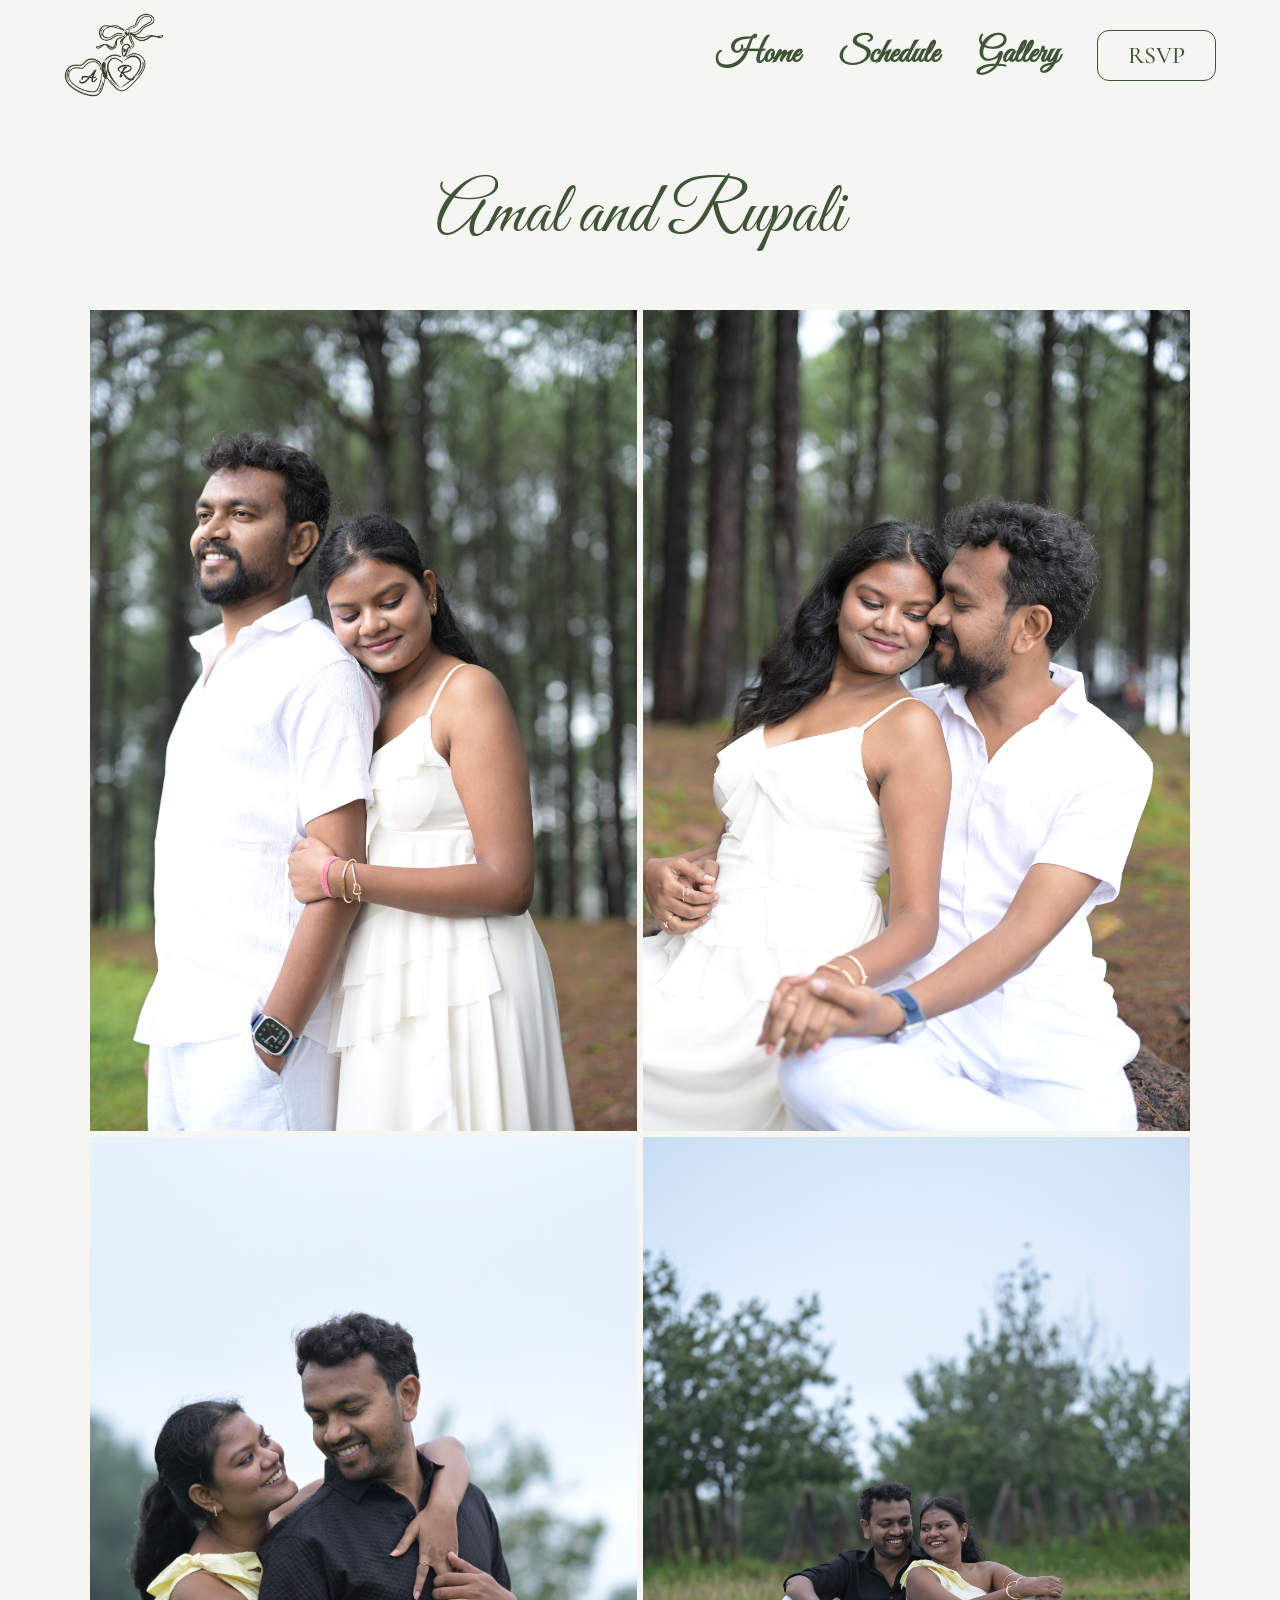
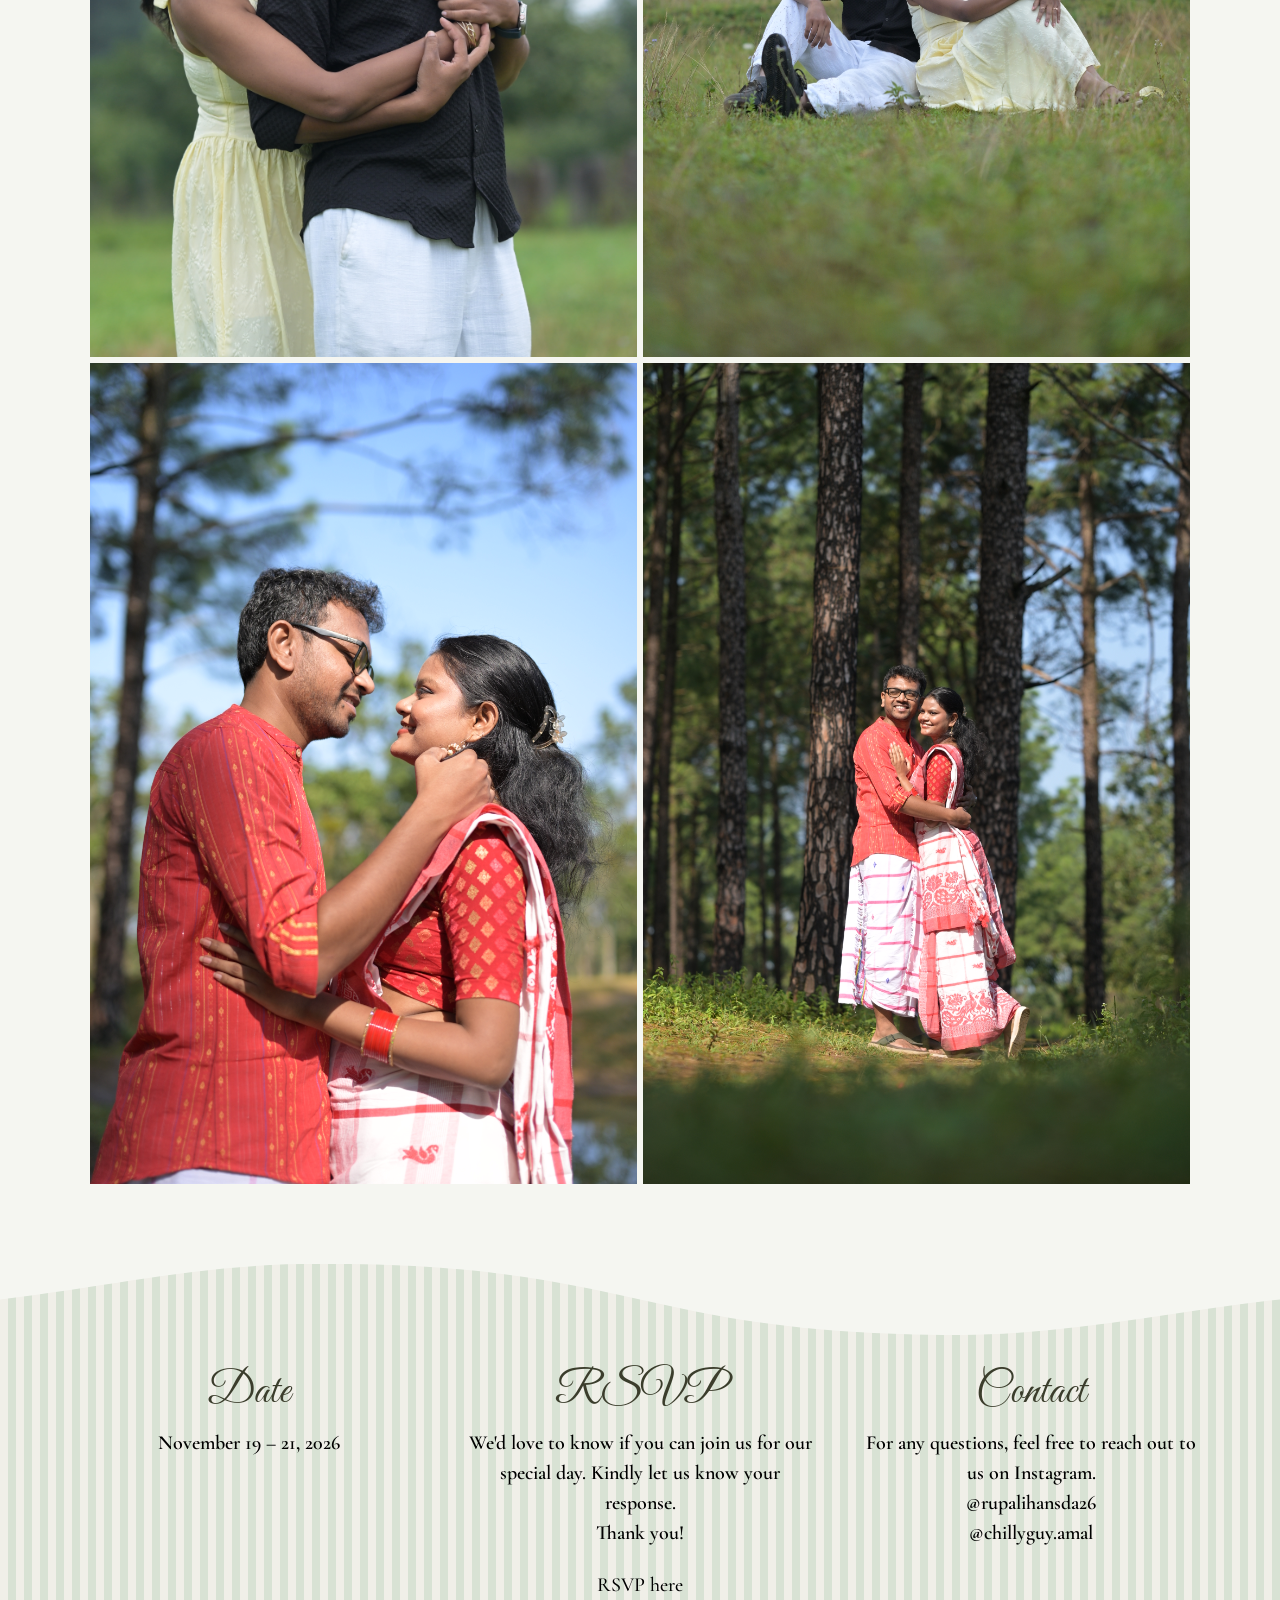
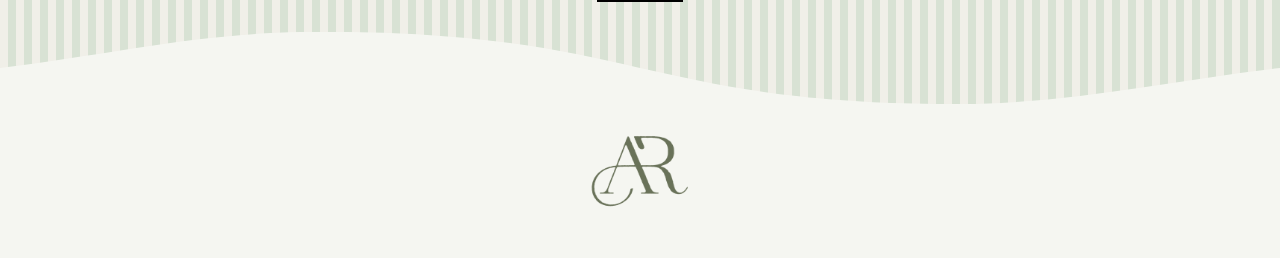
==== gallery.html @ 6d04824e "first commit" ====
<!DOCTYPE html>
<html lang="en">
<head>
  <meta charset="UTF-8">
  <meta name="viewport" content="width=device-width, initial-scale=1">
  <title>Gallery</title>
  <link href="https://fonts.googleapis.com/css2?family=Great+Vibes&family=Allura&family=Cormorant+Garamond:ital,wght@0,400;0,500;0,600;0,700;1,400;1,500&display=swap" rel="stylesheet">

  <link rel="stylesheet" href="style.css">
  <script src="nav.js" defer></script>
</head>
<body class="page-gallery">

  <main class="sub-page">
    <h1>Amal and Rupali</h1>

    <div class="gallery-grid">
      <img src="Image/JEF_0826.JPG.jpeg" alt="Amal and Rupali" loading="lazy">
      <img src="Image/JEF_1024.JPG.jpeg" alt="Amal and Rupali" loading="lazy">
      <img src="Image/JEF_1386.JPG.jpeg" alt="Amal and Rupali" loading="lazy">
      <img src="Image/JEF_1468.JPG.jpeg" alt="Amal and Rupali" loading="lazy">
      <img src="Image/JEF_1635.JPG.jpeg" alt="Amal and Rupali" loading="lazy">
      <img src="Image/JEF_1682.JPG.jpeg" alt="Amal and Rupali" loading="lazy">
      <!-- To add more photos, copy a line above and change the file name -->
    </div>
  </main>
</body>
</html>
---- style.css ----
:root {
  --stripe-a: #e3e5d6;
  --stripe-b: #d3d8c3;
  --ink: #3b3d2c;
  --paper: #f5f6f1;
  /* --olive: #697259; */
  --olive:#405438;
--header-stripes: repeating-linear-gradient(90deg, #efeee4 0 2.2px, #c0c5b8 2.2px 4.4px);
  --stripes: repeating-linear-gradient(90deg, #e9e7df 0 4.7px, #d8d9cd 4.7px 9.4px);
  --footer-stripes: repeating-linear-gradient(90deg, #f0efe8 0 8px, #d8e2d4 8px 16px);                                      
  /* Wave height, and how far each wave strip bleeds past the section edge */
  --curve-h: clamp(20px, 5.6vw, 80px);
  --bleed: calc(var(--curve-h) / 6);
  --curve-full: calc(var(--curve-h) * 7 / 6);

  /* Wave masks: 70 units tall = 60 of wave + 10 of flat bleed */
  --curve-below: url("data:image/svg+xml;utf8,<svg xmlns='http://www.w3.org/2000/svg' viewBox='0 0 1080 70' preserveAspectRatio='none'><path d='M0 30 C 100 18, 170 0, 270 0 C 540 0, 540 60, 810 60 C 900 60, 990 40, 1080 30 L1080 70 L0 70 Z'/></svg>");
  --curve-above: url("data:image/svg+xml;utf8,<svg xmlns='http://www.w3.org/2000/svg' viewBox='0 -10 1080 70' preserveAspectRatio='none'><path d='M0 30 C 100 18, 170 0, 270 0 C 540 0, 540 60, 810 60 C 900 60, 990 40, 1080 30 L1080 -10 L0 -10 Z'/></svg>");
}

* { box-sizing: border-box; margin: 0; }

html { scroll-behavior: smooth; }

body {
  background: var(--paper);
 font-family: 'Cormorant Garamond', Georgia, serif;
  color: var(--olive);
  /* color: var(--ink); */
  font-weight: 600;
  
  
}

/* ===================== HEADER ===================== */
.top {
  position: relative; z-index: 100;
  height: 110px;
  background: var(--header-stripes);
  display: flex; align-items: center; justify-content: center;
  transition: background .3s;
}
.pendant-link { display: block; line-height: 0; }
.pendant { height: 84px; width: auto; }
.pendant .line { fill: none; stroke: var(--ink); stroke-width: 2.2; stroke-linecap: round; stroke-linejoin: round; }
.pendant text { font-family: 'Great Vibes', cursive; font-size: 120px; fill: var(--ink); }

/* Burger (2 lines) -> X */
.burger {
  position: absolute; right: 20px; top: 50%;
  width: 44px; height: 30px; margin-top: -15px;
  background: none; border: 0; cursor: pointer; padding: 0;
}
.burger span {
  position: absolute; left: 0; width: 100%; height: 3px;
  background: #3b3d2c; border-radius: 2px;
  transition: transform .3s, top .3s;
}
.burger span:nth-child(1) { top: 7px; }
.burger span:nth-child(2) { top: 20px; }
.menu-open .burger span:nth-child(1) { top: 13px; transform: rotate(45deg); }
.menu-open .burger span:nth-child(2) { top: 13px; transform: rotate(-45deg); }

/* Full-screen menu (phone) */
.menu {
  position: fixed; inset: 0; z-index: 90;
  background: #fff;
  padding-top: 110px;
  padding-bottom: 40px;
  overflow-y: auto;
  display: flex; flex-direction: column; align-items: center;
  justify-content: safe center;
  gap: 22px;
  opacity: 0; visibility: hidden;
  transition: opacity .3s, visibility .3s;
}
.menu a:not(.pill-btn) {
  font-family: 'Great Vibes', cursive;
  font-size: clamp(40px, 9vw, 60px);
  color: var(--olive); text-decoration: none;
}
.menu .pill-btn { margin-top: 14px; }
.menu-open .menu { opacity: 1; visibility: visible; }
.menu-open .top  { background: #fff; }
.menu-open       { overflow: hidden; }

/* ===================== WAVE STRIPS (all sections) ===================== */
.hero::before, .green::before, .schedule::before, .location::before, .foot-info::before,
.hero::after,  .schedule::after, .gallery::after,  .location::after,  .foot-info::after {
  content: "";
  position: absolute; left: 0; right: 0;
  height: var(--curve-full);
  pointer-events: none;
}

/* strips at the TOP of a section: reach a little above the edge */
.hero::before, .green::before, .schedule::before, .location::before, .foot-info::before {
  top: calc(var(--bleed) * -1);
  -webkit-mask: var(--curve-above) center/100% 100% no-repeat;
          mask: var(--curve-above) center/100% 100% no-repeat;
}

/* strips at the BOTTOM of a section: reach a little below the edge */
.hero::after, .schedule::after, .gallery::after, .location::after, .foot-info::after {
  bottom: calc(var(--bleed) * -1);
  -webkit-mask: var(--curve-below) center/100% 100% no-repeat;
          mask: var(--curve-below) center/100% 100% no-repeat;
}

/* strip colors (same color as the neighbour they bleed into) */
.hero::before     { background: var(--header-stripes); z-index: 2; }
.hero::after      { background: var(--paper);          z-index: 2; }
.green::before    { background: var(--paper); }
.schedule::before { background: var(--olive); }
.schedule::after  { background: var(--olive); }
.gallery::after   { background: var(--paper); }
.location::before,
.location::after  { background: var(--paper); }
.foot-info::before,
.foot-info::after { background: var(--paper); }

/* ===================== HERO (video) ===================== */
.hero {
  position: relative;
  height: 70vh; min-height: 420px;
}
.hero video {
  position: absolute; inset: 0; width: 100%; height: 100%;
  object-fit: cover;
  filter: brightness(.88);
}
.hero h1 {
  position: absolute; z-index: 1; inset: 0;
  display: flex; align-items: center; justify-content: center; text-align: center;
  padding: 0 24px;
  font-family: 'Great Vibes', cursive; font-weight: 400;
  font-size: clamp(44px, 9vw, 96px); color: #fff; line-height: 1.3;
}

/* ===================== NAMES ===================== */
.names { padding: 90px 24px 100px; text-align: center; }
.names .name {
  font-family: 'Great Vibes', cursive; font-weight: 400;
  font-size: clamp(50px, 10vw, 84px);
  line-height: 1.25;
  /* color: var(--olive); */
  color: var(--ink);
}
.names .amp {
  font-family: 'Great Vibes', cursive;
  font-size: clamp(36px, 7vw, 64px);
  margin: 28px 0;
}
.names .place { margin-top: 22px; font-size: clamp(22px, 4vw, 30px); letter-spacing: .02em; }
.names .date  { margin-top: 22px; font-size: clamp(20px, 3.6vw, 28px); letter-spacing: .02em; }

/* ===================== GREEN (place) ===================== */
.green {
  position: relative;
  background: var(--olive);
  padding: calc(var(--curve-h) + 70px) 24px 100px;
  text-align: center;
  color: var(--paper);
}
.green h2 {
  font-family: 'Great Vibes', cursive; font-weight: 400;
  font-size: clamp(44px, 9vw, 72px);
  margin-bottom: 12px;
}
.green-place {
  font-size: clamp(22px, 4vw, 30px);
  letter-spacing: .02em;
  margin-bottom: 36px;
}
.place-photo {
  display: block;
  width: min(100%, 520px);
  aspect-ratio: 4 / 3;
  object-fit: cover;
  margin: 0 auto;
  border-radius: 14px;
  background: #8a9279;
}

/* ===================== SCHEDULE ===================== */
.schedule {
  position: relative;
  background: var(--stripes);
  padding: calc(var(--curve-h) + 80px) 24px calc(var(--curve-h) + 100px);
  text-align: center;
  color: #010f02d5;
}
.schedule h2 {
  font-family: 'Great Vibes', cursive; font-weight: 400;
  font-size: clamp(44px, 9vw, 72px);
  margin-bottom: 16px;
}
.schedule p {
  max-width: 520px; margin: 0 auto 36px;
  font-size: clamp(22px, 4vw, 28px); line-height: 1.4;
}
.btn {
  position: relative; z-index: 2;
  display: inline-block;
  padding: 18px 48px;
  border: 1.5px solid #000; border-radius: 12px;
  font-family: inherit; font-weight: 500;
  font-size: clamp(42px, 50vw, 28px);
  color: #020901; text-decoration: none; cursor: pointer;
  transition: background .25s, color .25s;
}
.btn:hover, .btn:focus-visible { background: #010f02d5; color: #fff; }



/* ===================== GALLERY (green) ===================== */
.gallery {
  position: relative;
  background: var(--olive);
  padding: 70px 24px calc(var(--curve-h) + 90px);
  text-align: center;
}
.gallery-photo { display: block; width: min(100%, 520px); margin: 0 auto 60px; }
.gallery-photo img {
  display: block; width: 100%;
  aspect-ratio: 4 / 3; object-fit: cover;
  border-radius: 14px; background: #8a9279;
}
.gallery-link {
  display: inline-block;
  padding: 0 40px 18px;
  border-bottom: 1px solid var(--paper);
  font-family: 'Great Vibes', cursive;
  font-size: clamp(36px, 7vw, 52px);
  color: var(--paper); text-decoration: none;
}

/* ===================== RSVP + TRAVEL BUTTONS (white) ===================== */
.actions {
  padding: 70px 24px 110px;
  display: flex; flex-direction: column; align-items: center; gap: 36px;
}
.pill-btn {
  display: inline-block;
  padding: 22px 56px;
  border: 1.5px solid var(--olive); border-radius: 12px;
  background: none; cursor: pointer;
  font-family: inherit; font-weight: 500;
  font-size: clamp(26px, 5vw, 34px);
  color: var(--olive); text-decoration: none;
  transition: background .25s, color .25s;
}
.pill-btn:hover, .pill-btn:focus-visible { background: var(--olive); color: var(--paper); }

/* ===================== LOCATION (striped) ===================== */
/* .location {
  position: relative;
  background: var(--stripes);
  padding: calc(var(--curve-h) + 70px) 24px calc(var(--curve-h) + 80px);
  text-align: center;
  color: #000;
}
.location h2 {
  font-family: 'Great Vibes', cursive; font-weight: 400;
  font-size: clamp(44px, 9vw, 72px);
  margin-bottom: 32px;
}
.venue {
  max-width: 520px; margin: 0 auto 24px; padding: 24px;
  background: var(--paper); border: 1.5px solid #000; border-radius: 14px;
}
.venue h3 {
  font-family: 'Great Vibes', cursive; font-weight: 400;
  font-size: 38px; color: var(--olive); margin-bottom: 10px;
}
.venue p { font-size: 22px; line-height: 1.4; }
.venue a {
  display: inline-block; margin-top: 14px;
  color: var(--olive); font-size: 22px; font-weight: 500;
} */

/* ===================== FOOTER ===================== */
.site-footer { text-align: center; }

.foot-info {
  position: relative;
  background: var(--footer-stripes);
  color: #000000;
  padding: calc(var(--curve-h) + 60px) 24px calc(var(--curve-h) + 60px);
}
.foot-info h2 {
  font-family: 'Great Vibes', cursive; font-weight: 400;
  font-size: clamp(44px, 9vw, 64px);
  color: var(--ink);
  margin: 0 0 14px;
}
.foot-col + .foot-col { margin-top: 40px; }
.foot-info p {
  max-width: 520px; margin: 0 auto;
  font-size: clamp(22px, 4vw, 28px); line-height: 1.4;
}
.foot-link {
  display: inline-block; margin-top: 22px;
  font-size: clamp(22px, 4vw, 28px); font-weight: 500;
  color: #000; text-decoration: none; border-bottom: 2px solid #000;
}

.foot-initials {
  background: var(--paper);
  padding: 50px 24px 90px;
  font-family: 'Great Vibes', cursive;
  font-size: clamp(72px, 16vw, 120px);
  line-height: 1.1;
  color: var(--olive);
}

/* ===================== INNER PAGES ===================== */
.schedule-page {
  background: var(--stripes);
  color: #000;

  padding: 40px 24px 80px;
  text-align: center;
}
.schedule-page .back {
  display: inline-block; margin-bottom: 30px;
  color: var(--olive); text-decoration: none; font-size: 22px;
}
.schedule-page h1 {
  font-family: 'Great Vibes', cursive; font-weight: 400;
  font-size: clamp(48px, 10vw, 80px);
  margin-bottom: 40px;
}
.schedule-page .day {
  max-width: 560px; margin: 0 auto 28px; padding: 24px;
  background: var(--paper); border: 1.5px solid #000; border-radius: 14px;
}
.schedule-page .day h2 {
  font-family: 'Great Vibes', cursive; font-weight: 400;
  font-size: 40px; color: var(--olive); margin-bottom: 12px;
}
.schedule-page .event {
  display: flex; justify-content: space-between; gap: 16px;
  padding: 8px 0; font-size: 22px; border-top: 1px solid #c9ccbb;
}
.schedule-page .event:first-of-type { border-top: 0; }
.schedule-page .event span:first-child { font-weight: 500; }

.sub-page {
  background: var(--paper);
  color: var(--olive);

  padding: 40px 24px 80px;
  text-align: center;
}
.sub-page .back {
  display: inline-block; margin-bottom: 30px;
  color: var(--olive); text-decoration: none; font-size: 22px;
}
.sub-page h1 {
  font-family: 'Great Vibes', cursive; font-weight: 400;
  font-size: clamp(48px, 10vw, 80px);
  margin-bottom: 40px;
}
.gallery-grid {
  max-width: 1000px; margin: 0 auto;
  display: grid; gap: 16px;
  grid-template-columns: repeat(auto-fill, minmax(260px, 1fr));
}
.gallery-grid img {
  width: 100%; aspect-ratio: 4 / 5; object-fit: cover;
  border-radius: 12px; background: #dcded3;
}
.rsvp-form {
  max-width: 520px; margin: 0 auto;
  display: grid; gap: 18px; text-align: left;
}
.rsvp-form label { font-size: 22px; }
.rsvp-form input, .rsvp-form select, .rsvp-form textarea {
  width: 100%; margin-top: 6px; padding: 14px;
  font-family: inherit; font-size: 22px; color: var(--ink);
  background: #fff; border: 1.5px solid var(--olive); border-radius: 12px;
}
.rsvp-form .pill-btn { justify-self: center; margin-top: 10px; }
.info-card {
  max-width: 560px; margin: 0 auto 24px; padding: 24px; text-align: left;
  border: 1.5px solid var(--olive); border-radius: 14px;
}
.info-card h2 {
  font-family: 'Great Vibes', cursive; font-weight: 400;
  font-size: 38px; margin-bottom: 10px;
}
.info-card p { font-size: 22px; line-height: 1.45; }

/* ===================== RESPONSIVE ===================== */

/* Short screens (landscape phones) */
@media (max-height: 640px) {
  .menu { gap: 10px; }
  .menu a:not(.pill-btn) { font-size: 34px; }
  .menu .pill-btn { padding: 14px 40px; margin-top: 6px; }
}

/* Small phones: slimmer header */
@media (max-width: 480px) {
  .top { height: 90px; }
  .menu { padding-top: 90px; }
  .pendant { height: 68px; }
  .burger { right: 16px; }
}

/* LAPTOP / DESKTOP (900px and wider) - keep this block last */
@media (min-width: 900px) {

  /* Header: pendant on the left, menu on the right, no burger */
  .top {
    justify-content: flex-start;
    padding: 0 clamp(32px, 5vw, 80px);
  }
  .burger { display: none; }

  /* Menu becomes a horizontal bar at the top of the page */
  .menu {
    position: absolute; top: 0; right: clamp(32px, 5vw, 80px); left: auto; bottom: auto;
    height: 110px; width: auto;
    z-index: 101;
    padding: 0; background: none; overflow: visible;
    flex-direction: row; align-items: center; justify-content: flex-end;
    gap: clamp(20px, 3vw, 44px);
    opacity: 1; visibility: visible;
  }
  .menu a:not(.pill-btn) { font-size: 34px; line-height: 1; }
  .menu a:not(.pill-btn):hover { color: var(--ink); }
  .menu .pill-btn {
    margin: 0; padding: 10px 30px;
    font-size: 24px;
  }

  /* Page sections laid out horizontally */
  .actions {
    flex-direction: row; justify-content: center; gap: 48px;
  }

  .location {
    display: grid;
    grid-template-columns: repeat(2, minmax(0, 520px));
    justify-content: center;
    gap: 32px;
  }
  .location h2 { grid-column: 1 / -1; }
  .venue { margin: 0; }

  /* Footer: Location | Date | RSVP in one row */
  .foot-info {
    display: grid;
    grid-template-columns: repeat(3, minmax(0, 1fr));
    gap: 48px;
    align-items: start;
    padding-left: clamp(32px, 6vw, 120px);
    padding-right: clamp(32px, 6vw, 120px);
  }
  .foot-col + .foot-col { margin-top: 0; }
  .foot-info h2 { font-size: 52px; }
  .foot-info p { font-size: 24px; }
}
@media (min-width: 900px) {
  .foot-info {
    padding-top: calc(var(--curve-h) + 30px);
    padding-bottom: calc(var(--curve-h) + 30px);
  }
  .foot-info h2 { font-size: 44px; margin-bottom: 8px; }
  .foot-info p { font-size: 22px; }
  .foot-initials { padding: 30px 24px 50px; font-size: 90px; }
}
/* Information text: plain readable font. Headings keep the script font. 
body { font-style: normal; }

.names .place,
.names .date,
.green-place,
.schedule p,
.venue p,
.venue a,
.foot-info p,
.foot-link,
.info-card p,
.schedule-page .event,
.rsvp-form label,
.rsvp-form input,
.rsvp-form select,
.rsvp-form textarea,
.pill-btn,
.btn {
  font-family: 'Cormorant Garamond', Georgia, serif;
  background: var(--paper);
  font-style: normal;
  font-weight: 500;
  color: var(--olive);
}*/
/* Smaller information text, closer to the original */
.names .place,
.names .date,
.green-place,
.schedule p,
.venue p,
.venue a,
.foot-info p,
.foot-link,
.info-card p,
.schedule-page .event,
.rsvp-form label,
.rsvp-form input,
.rsvp-form select,
.rsvp-form textarea {
  font-size: clamp(16px, 4.2vw, 20px);
  line-height: 1.5;
}

.pill-btn,
.btn {
  font-size: clamp(18px, 4.6vw, 22px);
  padding: 14px 40px;
}
/* Pendant letters: thin script like the original */
.pendant text { font-family: 'Allura', cursive; font-size: 130px; fill: var(--ink); }

/* ===== Photo section (RSVP page) ===== */
.hero img {
  position: absolute; inset: 0; width: 100%; height: 100%;
  object-fit: cover; filter: brightness(.75);
}
.hero--photo { background: #4a4f3f; }
.hero--short { height: min(52vh, 320px); min-height: 260px; }
.hero--green::after { background: var(--olive); }

.hero-text {
  position: absolute; inset: 0; z-index: 1;
  display: flex; flex-direction: column; align-items: center; justify-content: center;
  text-align: center; padding: 0 24px; color: #fff;
}
.hero-text h1 {
  position: static; inset: auto; display: block; padding: 0;
  font-family: 'Great Vibes', cursive; font-weight: 400;
  font-size: clamp(20px, 3vw, 40px); line-height: 1.2; color: #fff;
}
.hero-text p {
  margin-top: 10px;
  font-family: 'Cormorant Garamond', Georgia, serif; font-weight: 500;
  font-size: clamp(16px, 4.2vw, 20px);
}

/* ===== Green section variants ===== */
.green h1 {
  font-family: 'Great Vibes', cursive; font-weight: 400;
  font-size: clamp(44px, 9vw, 72px); line-height: 1.2;
  margin-bottom: 14px; color: var(--paper);
}
.green-text {
  max-width: 560px; margin: 0 auto;
  font-family: 'Cormorant Garamond', Georgia, serif; font-weight: 500;
  font-size: clamp(16px, 4.2vw, 20px); line-height: 1.5;
}
.green--top-stripes::before { background: var(--header-stripes); }
.green--flat-top { padding-top: 70px; }
.green--flat-top::before { display: none; }
.green--wave-bottom { padding-bottom: calc(var(--curve-h) + 70px); }
.green--wave-bottom::after {
  content: "";
  position: absolute; left: 0; right: 0;
  bottom: calc(var(--bleed) * -1);
  height: var(--curve-full);
  background: var(--paper);
  pointer-events: none;
  -webkit-mask: var(--curve-below) center/100% 100% no-repeat;
          mask: var(--curve-below) center/100% 100% no-repeat;
}

/* Schedule list sits on the plain paper background */
.schedule-page { background: var(--paper); }
/* Home hero: show the whole video, no cropping */
.hero--full {
  height: auto;
  min-height: 0;
  aspect-ratio: 848 / 478;
}
.hero--full video { object-fit: cover; }
/* Smaller "We're Getting Married" text on the video */
.hero--full h1 {
  font-size: clamp(30px, 6.5vw, 64px);
  line-height: 1.2;
}
/* Move the text lower on the video */
.hero--full h1 {
  padding: 30% 24px 0;
}
/* Footer monogram size */
.monogram {
  display: block;
  margin: 0 auto;
  width: min(100px, 42vw);
  height: auto;
}


/* ===== Schedule: day sections ===== */
.schedule-page { padding: 10px 0 30px; text-align: center; }

.day-section {
  position: relative;
  max-width: 640px;
  margin: 0 auto;
  padding: 70px 24px 60px;
  text-align: center;
  color: #000;
}

/* wavy line between days, in a soft color */
.day-section + .day-section::before {
  content: "";
  position: absolute; top: 0;
  left: -50vw; right: -50vw;
  height: 18px;
  background: url("data:image/svg+xml;utf8,<svg xmlns='http://www.w3.org/2000/svg' viewBox='0 0 1080 20' preserveAspectRatio='none'><path d='M0 12 C 120 8, 200 2, 300 2 C 540 2, 540 18, 780 18 C 900 18, 1000 12, 1080 8' fill='none' stroke='%23e3dcdc' stroke-width='2' vector-effect='non-scaling-stroke'/></svg>") center / 100% 100% no-repeat;
}


.day-section h2 {
  font-family: 'Great Vibes', cursive; font-weight: 400;
  font-size: clamp(40px, 9vw, 64px); line-height: 1.2;
  color: #000; margin-bottom: 14px;
}
.day-note {
  font-family: 'Cormorant Garamond', Georgia, serif;
  font-style: italic; font-size: clamp(17px, 4.4vw, 21px);
  margin-bottom: 18px;
}
.day-event { margin-top: 18px; }
.day-event h3 {
  font-family: 'Cormorant Garamond', Georgia, serif;
  font-weight: 700; font-size: clamp(18px, 4.6vw, 22px);
  color: #000; margin-bottom: 6px;
}
.day-event p {
  font-family: 'Cormorant Garamond', Georgia, serif; font-weight: 500;
  font-size: clamp(16px, 4.2vw, 20px); line-height: 1.5;
  max-width: 520px; margin: 0 auto 8px;
}
/* Stop the wavy lines from making the page wider than the screen */
.schedule-page {
  overflow-x: hidden;
  overflow-x: clip;
}

/* ===== Gallery page ===== */
/* plain header, no stripes, like the original */
.page-gallery .top { background: var(--paper); }
.page-gallery.menu-open .top { background: #fff; }

.page-gallery .sub-page { padding-top: 60px; }
.page-gallery .sub-page h1 {
  font-family: 'Great Vibes', cursive; font-weight: 400;
  font-size: clamp(44px, 10vw, 72px);
  margin-bottom: 50px;
}

/* tight 2-column photo grid */
.page-gallery .gallery-grid {
  max-width: 1100px;
  grid-template-columns: repeat(2, 1fr);
  gap: 6px;
}
.page-gallery .gallery-grid img {
  aspect-ratio: 2 / 3;
  border-radius: 0;
}
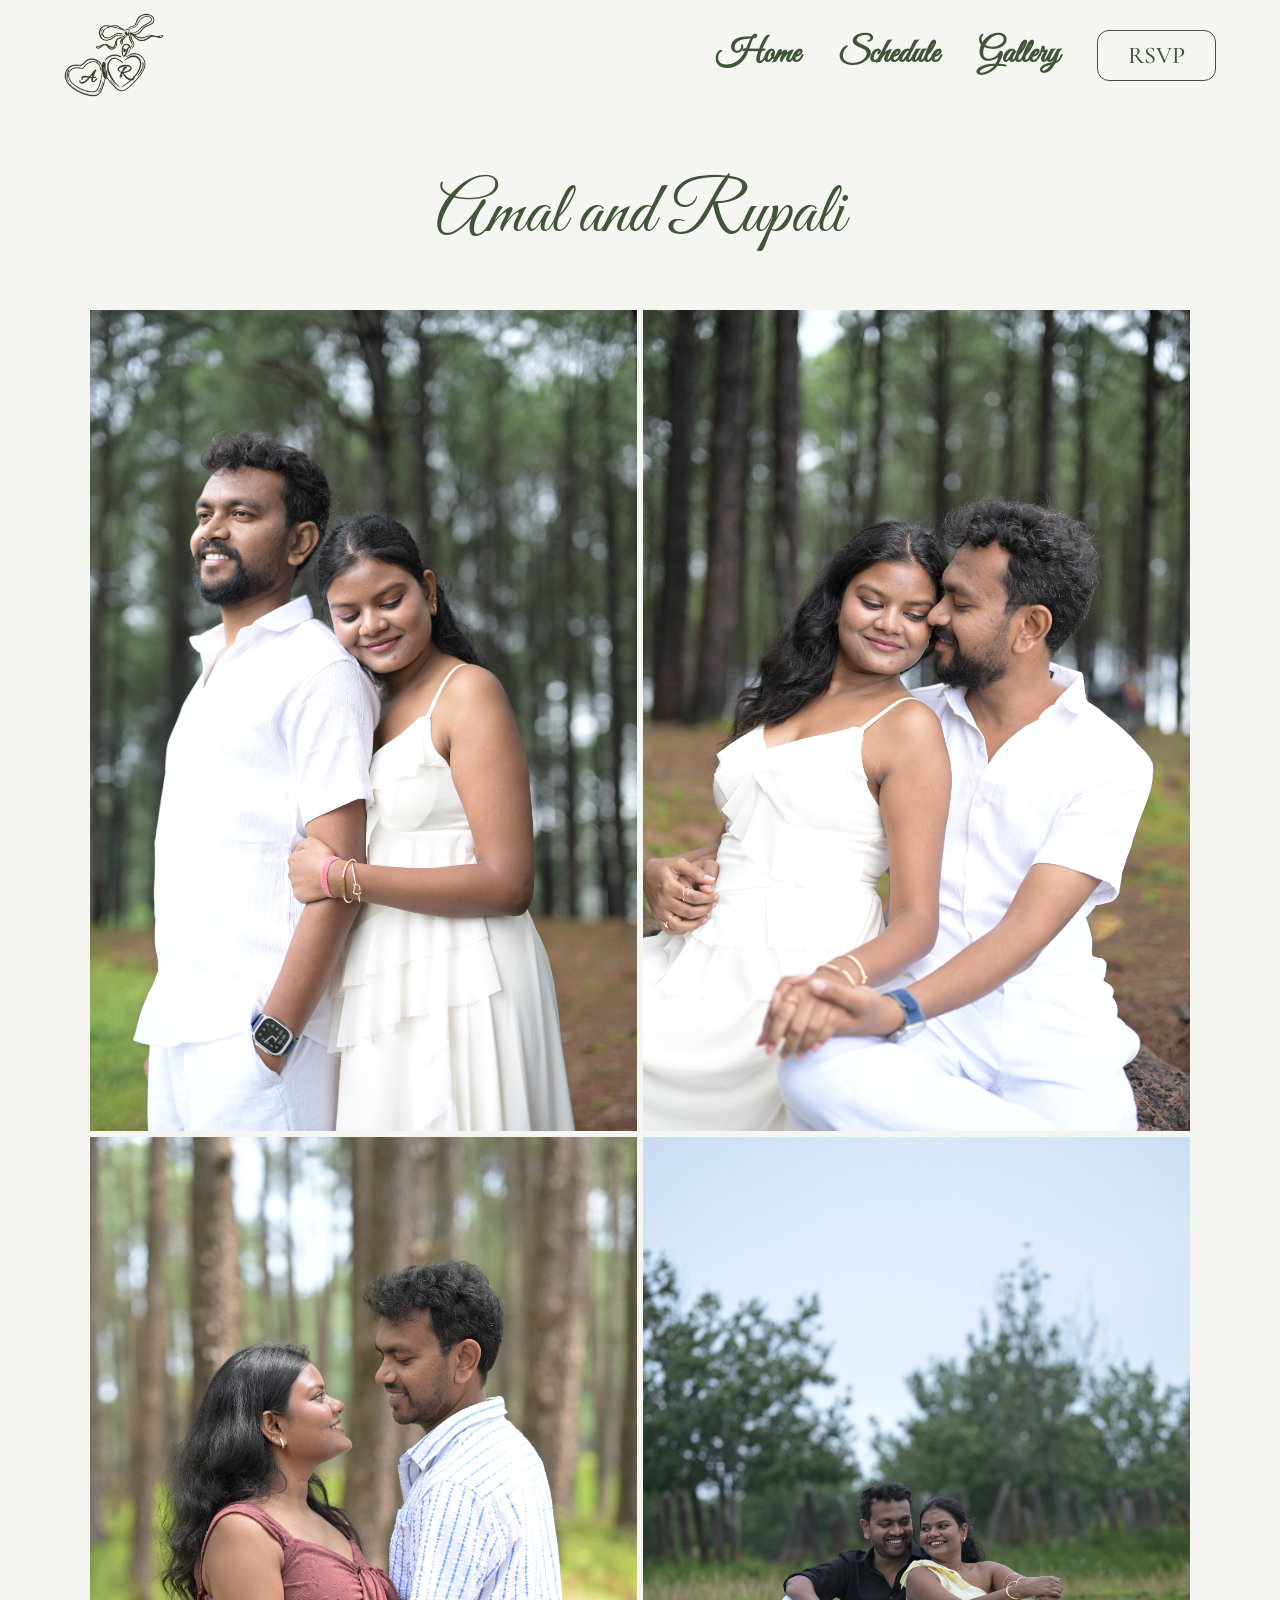
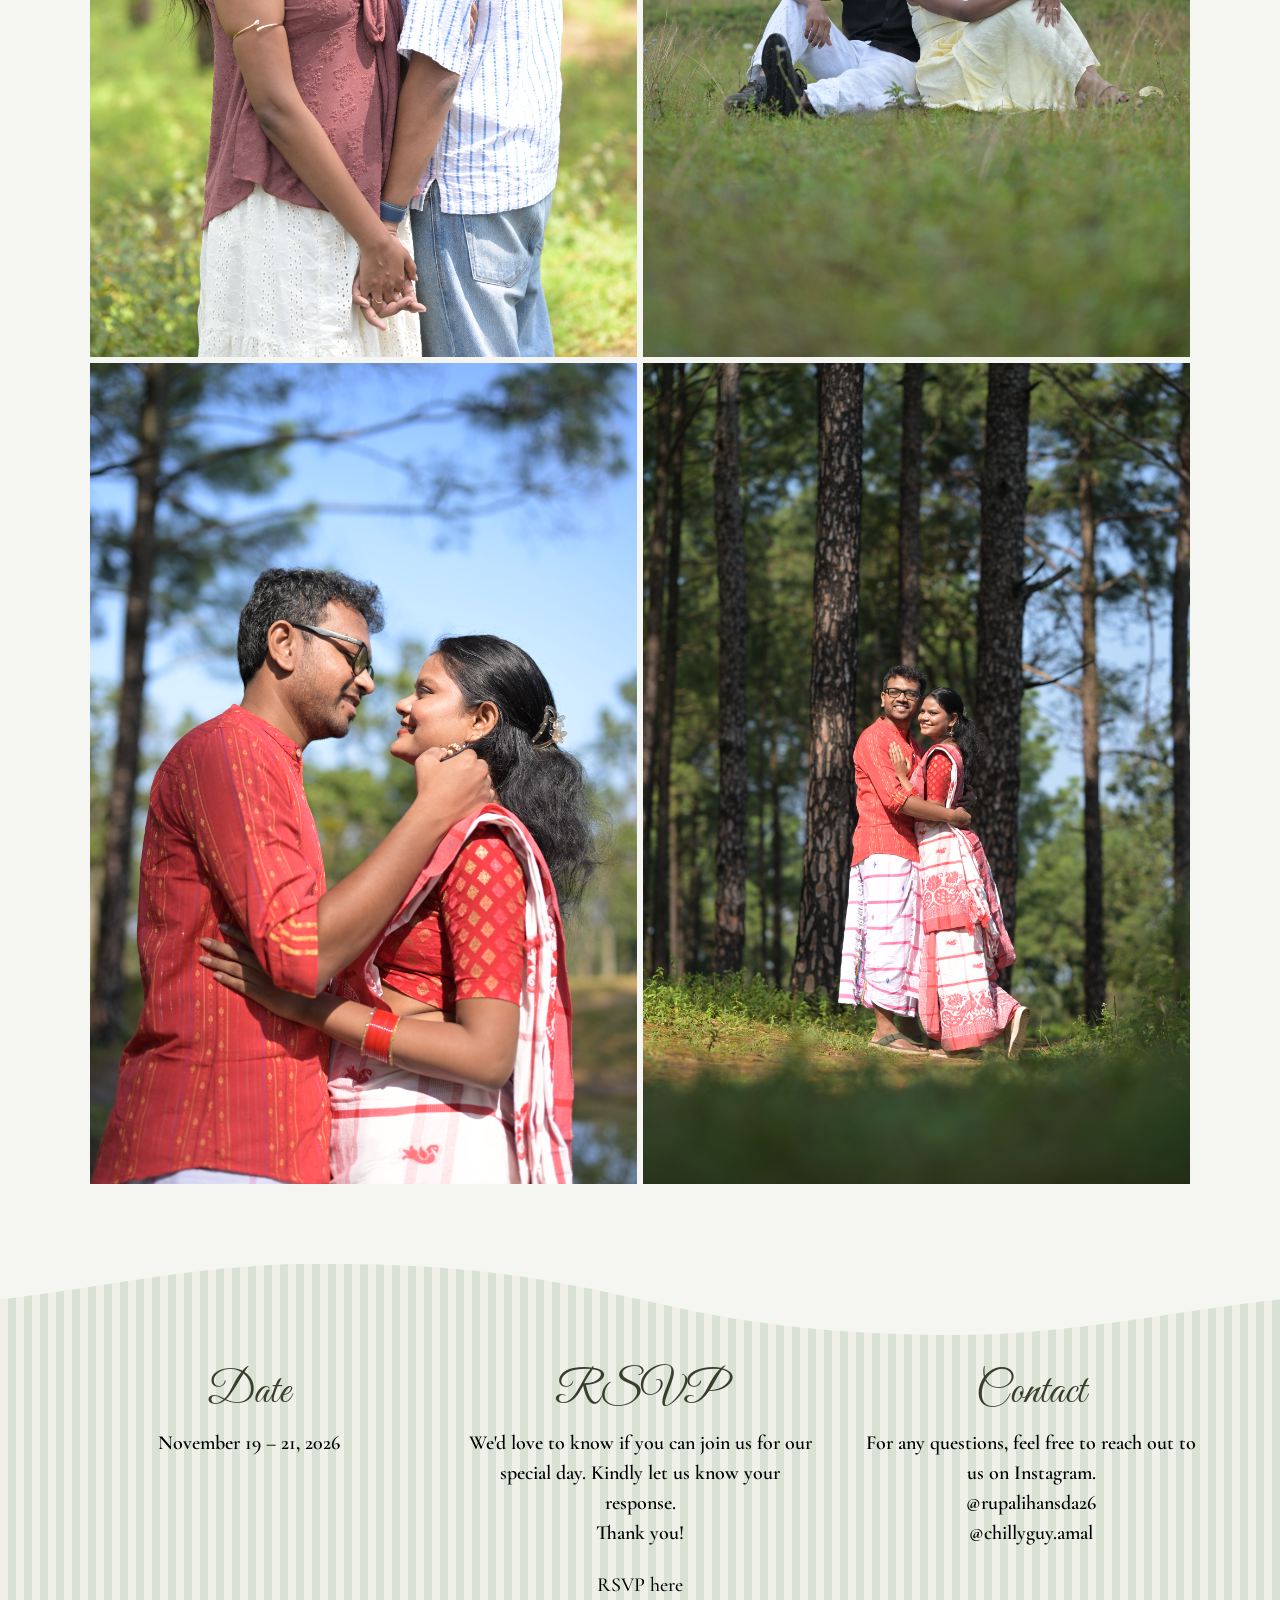
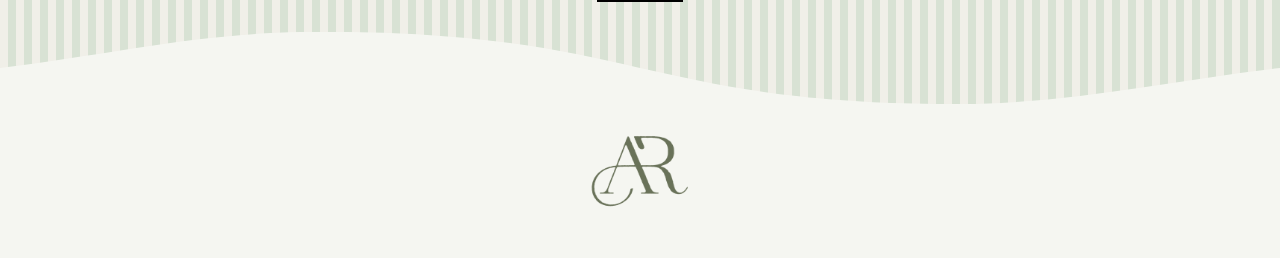
==== commit d5d005c3: "fix text" ====
--- a/gallery.html
+++ b/gallery.html
@@ -15,12 +15,12 @@
     <h1>Amal and Rupali</h1>
 
     <div class="gallery-grid">
-      <img src="Image/JEF_0826.JPG.jpeg" alt="Amal and Rupali" loading="lazy">
-      <img src="Image/JEF_1024.JPG.jpeg" alt="Amal and Rupali" loading="lazy">
-      <img src="Image/JEF_1386.JPG.jpeg" alt="Amal and Rupali" loading="lazy">
-      <img src="Image/JEF_1468.JPG.jpeg" alt="Amal and Rupali" loading="lazy">
-      <img src="Image/JEF_1635.JPG.jpeg" alt="Amal and Rupali" loading="lazy">
-      <img src="Image/JEF_1682.JPG.jpeg" alt="Amal and Rupali" loading="lazy">
+      <img src="Image/JEF_0826.JPG.jpeg" alt="Amal and Rupali" loading="eager">
+      <img src="Image/JEF_1024.JPG.jpeg" alt="Amal and Rupali" loading="eager">
+      <img src="Image/JEF_2056.JPG.jpeg" alt="Amal and Rupali" loading="eager">
+      <img src="Image/JEF_1468.JPG.jpeg" alt="Amal and Rupali" loading="eager">
+      <img src="Image/JEF_1635.JPG.jpeg" alt="Amal and Rupali" loading="eager">
+      <img src="Image/JEF_1682.JPG.jpeg" alt="Amal and Rupali" loading="eager">
       <!-- To add more photos, copy a line above and change the file name -->
     </div>
   </main>
